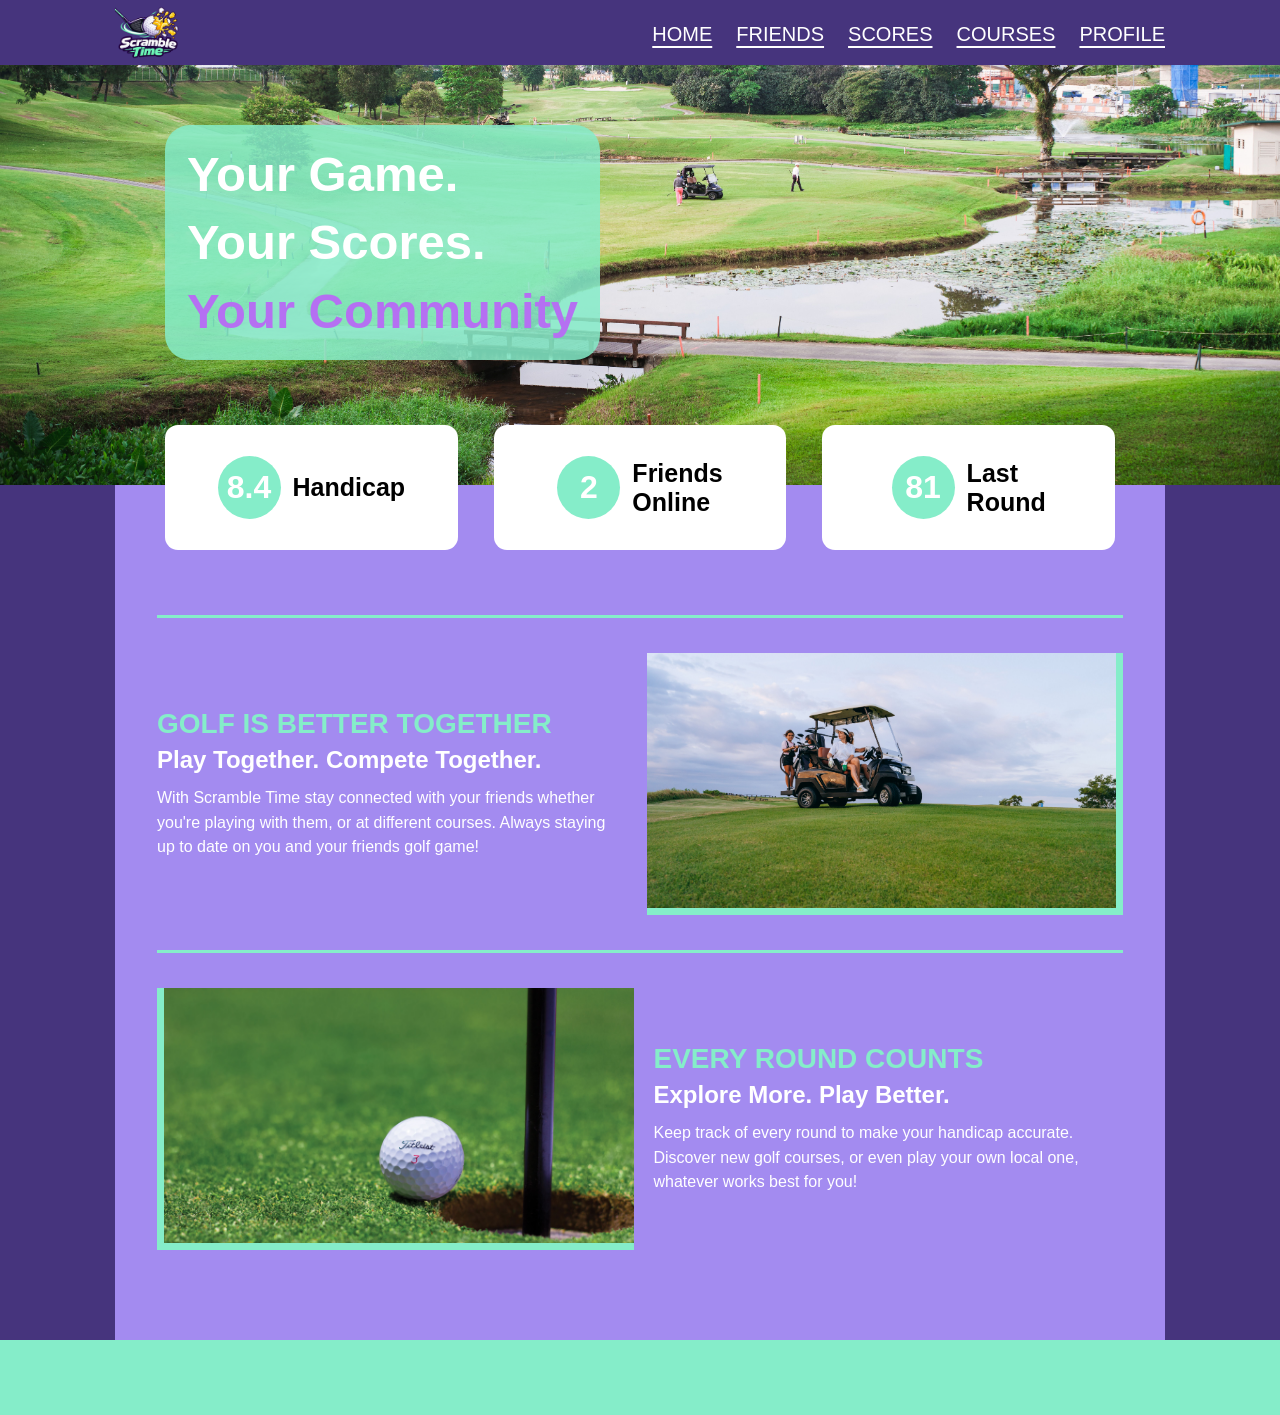
==== milestone6/index.html @ 115102ea "Add mobile responsive layout for milestone 6" ====
<!DOCTYPE html>
<html lang="en">
<head>
    <meta charset="UTF-8">
    <meta name="viewport" content="width=device-width, initial-scale=1.0">
    <title>Scramble Time - Home</title>
    <link rel="stylesheet" href="style.css">
</head>
<body>
    <div class="wrapper">
        <header class="header">
            <div class="header-content">
                <a href="index.html" class="logo">
                    <img src="images/Scramble Time Golf Egg Logo.png" alt="Scramble Time Logo">
                </a>

                <nav>
                    <a href="index.html">HOME</a>
                    <a href="#friends">FRIENDS</a>
                    <a href="#scores">SCORES</a>
                    <a href="#courses">COURSES</a>
                    <a href="#profile">PROFILE</a>
                </nav>
            </div>
        </header>
        <section class="hero">
            <div class="hero-content">
                <h1>
                    Your Game.<br>
                    Your Scores.<br>
                    <span>Your Community</span>
                </h1>
            </div>
        </section>
        <main class="main-content">
            <div class="main-overlap">
                <div class="stat-card">
                    <span class="stat-number">8.4</span>
                    <h2>Handicap</h2>
                </div>

                <div class="stat-card">
                    <span class="stat-number">2</span>
                    <h2>Friends<br>Online</h2>
                </div>

                <div class="stat-card">
                    <span class="stat-number">81</span>
                    <h2>Last<br>Round</h2>
                </div>
            </div>
            <div class="content-container">
                <section class="content-section" id="friends">
                    <div class="section-text">
                        <h2>GOLF IS BETTER TOGETHER</h2>
                        <h3>Play Together. Compete Together.</h3>
                        <p>
                            With Scramble Time stay connected with your friends whether you're playing with them, or at different courses. Always staying up to date on you and your friends golf game!
                        </p>
                    </div>

                    <div class="section-image image-right">
                        <img src="images/golf cart on grass.jpg" alt="Golfers riding on a golf cart">
                    </div>
                </section>

                <section class="content-section" id="courses">
                    <div class="section-image image-left">
                        <img src="images/ball rolling into hole.jpg" alt="Golf ball next to a golf hole">
                    </div>

                    <div class="section-text">
                        <h2>EVERY ROUND COUNTS</h2>
                        <h3>Explore More. Play Better.</h3>
                        <p>
                            Keep track of every round to make your handicap accurate. Discover new golf courses, or even play your own local one, whatever works best for you!
                        </p>
                    </div>
                </section>
            </div>
        </main>
        <footer class="footer"></footer>
    </div>
</body>
</html>
---- milestone6/style.css ----
* {
    margin: 0;
    padding: 0;
    box-sizing: border-box;
}

body {
    font-family: Arial, Helvetica, sans-serif;
}

.wrapper {
    display: grid;
    grid-template-columns: minmax(0px, 1fr) repeat(6, minmax(0, 175px)) minmax(0px, 1fr);
    justify-content: center;
    background-color: #46347D;

}

.header {
    grid-column: 1 / -1;
    grid-row: 1;
    z-index: 2;
    display: grid;
    grid-template-columns: subgrid;
    height: 65px;
    background-color: #46347D;

}

.header-content {
    grid-column: 2 / -2;
    display: flex;
    justify-content: space-between;
    align-items: center;

}

.logo img {
    max-width: 110px;
    max-height: 65px;
    height: auto;

}

nav {
    display: flex;
    gap: 24px;

}

nav a {
    color: white;
    font-size: 20px;
    text-decoration: underline;
    text-underline-offset: 5px;

}

.hero {
    display: grid;
    grid-template-columns: subgrid;
    grid-column: 1 / -1;
    grid-row: 1;
    height: 485px;
    background-image: url("images/main\ top\ photo.jpg");
    background-size: cover;
    background-position: center;
    z-index: 1;

}

.hero-content {
    grid-column: 2 / -2;
    display: flex;
    align-items: center;
    height: 100%;

}

.hero h1 {
    background-color: rgba(133, 237, 201, .85);
    color: white;
    font-size: 49px;
    padding: 15px 22px;
    border-radius: 25px;
    line-height: 1.4;
    margin-left: 50px;

}

.hero h1 span {
    color: #B570F2;
}

.main-content {
    grid-column: 2 / -2;
    grid-row: 2;
    min-height: 650px;
    background-color: #A38BF0;
    width: 100%;
    position: relative;
    z-index: 2;

}

.content-container {
    padding: 65px 42px 55px 42px;
}

.main-overlap {
    display: flex;
    justify-content: space-between;
    gap: 36px;
    margin-top: -60px;
    margin-left: 50px;
    margin-right: 50px;
}

.stat-card {
    background-color: white;
    border-radius: 13px;
    height: 125px;
    flex: 1;
    display: flex;
    align-items: center;
    justify-content: center;
    gap: 12px;
    padding: 20px;

}

.stat-number {
    background-color: #85EDC9;
    color: white;
    width: 63px;
    height: 63px;
    border-radius: 50%;
    display: flex;
    align-items: center;
    justify-content: center;
    font-weight: bold;
    flex-shrink: 0;
    font-size: 32px;
    
}

.stat-card h2 {
    color: black;
    font-size: 25px;
}

.content-section {
    display: flex;
    align-items: center;
    gap: 20px;
    padding: 35px 0;
    border-top: 3px solid #85EDC9;

}

.section-image {
    flex: 1;
}

.section-image img {
    width: 100%;
    height: 255px;
    object-fit: cover;
    display: block;
}

.image-right {
    border-right: 7px solid #85EDC9;
    border-bottom: 7px solid #85EDC9;
}

.image-left {
    border-left: 7px solid #85EDC9;
    border-bottom: 7px solid #85EDC9;
}

.section-text {
    flex: 1;
    min-width: 0;
}

.section-text h2 {
    color: #85EDC9;
    font-size: 28px;
    margin-bottom: 6px;
}

.section-text h3 {
    color: white;
    font-size: 24px;
    margin-bottom: 12px;
}

.section-text p {
    color: white;
    font-size: 16px;
    line-height: 1.55;

}

footer {
    grid-column: 1 / -1;
    grid-row: 3;
    min-height: 75px;
    background-color: #85EDC9;
}

/*mobile additions*/

@media (max-width: 991px) {
    .wrapper {
        grid-template-columns:minmax(0px, 1fr) repeat(6, minmax(0, 128px)) minmax(0px, 1fr);
    }
}

@media (max-width: 768px){
    .wrapper {
        grid-template-columns: 100%;
    }

    .header-content, .hero-content, .main-content {
        grid-column: 1 / -1;
    }

    .header {
        min-height: 100px;
        height: auto;

        grid-row: 1;
    
    }
    .header-content {
        flex-direction: column;
        justify-content: center;
    }

    .hero {
        grid-row: 2;
    }

    .main-content {
        grid-row: 3;
    }

    .footer {
        grid-row: 4;
    }

    nav {
        flex-wrap: wrap;
        justify-content: center;
        gap: 10px 20px;
    }
    nav a {
        font-size: 15px;
    }
    .content-section {
        flex-direction: column;
    }

    .main-overlap {
        gap: 15px;
        margin-right: 20px;
        margin-left: 20px;
        flex-direction: column;
    }
    .hero h1 {
        padding: 10px 15px;
        font-size: 27px;
        margin-left: 15px;
    }

    .section-image {
        width: 100%;
    }
    .section-image img {
        height: auto;
    }
}
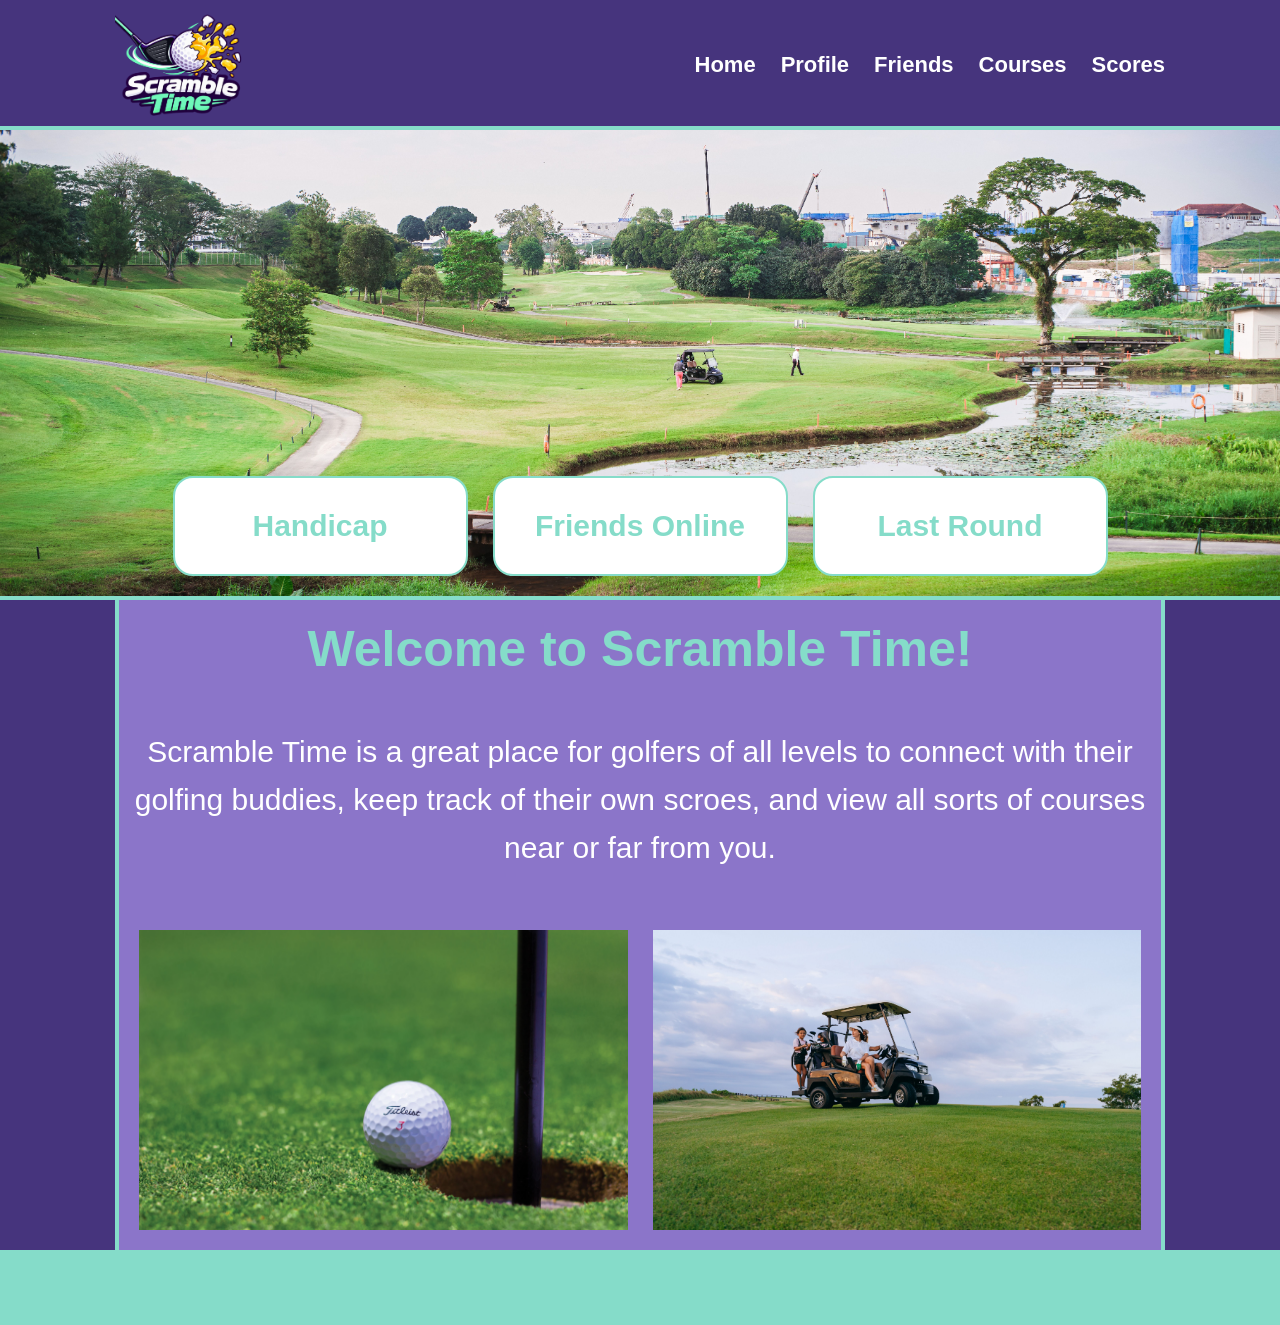
==== commit 2b07d0b3: "Redone mile6 based off of redone mile5" ====
--- a/milestone6/index.html
+++ b/milestone6/index.html
@@ -1,85 +1,55 @@
 <!DOCTYPE html>
 <html lang="en">
+
 <head>
     <meta charset="UTF-8">
     <meta name="viewport" content="width=device-width, initial-scale=1.0">
     <title>Scramble Time - Home</title>
     <link rel="stylesheet" href="style.css">
 </head>
+
 <body>
     <div class="wrapper">
+
         <header class="header">
             <div class="header-content">
-                <a href="index.html" class="logo">
                     <img src="images/Scramble Time Golf Egg Logo.png" alt="Scramble Time Logo">
-                </a>
-
-                <nav>
-                    <a href="index.html">HOME</a>
-                    <a href="#friends">FRIENDS</a>
-                    <a href="#scores">SCORES</a>
-                    <a href="#courses">COURSES</a>
-                    <a href="#profile">PROFILE</a>
-                </nav>
+                    <nav>
+                        <a href="index.html">Home</a>
+                        <a href="#profile">Profile</a>
+                        <a href="#friends">Friends</a>
+                        <a href="#courses">Courses</a>
+                        <a href="#scores">Scores</a>
+                    </nav>
             </div>
         </header>
+
         <section class="hero">
-            <div class="hero-content">
-                <h1>
-                    Your Game.<br>
-                    Your Scores.<br>
-                    <span>Your Community</span>
-                </h1>
+            <div class="heroBoxes">
+                <div class="heroBox">Handicap</div>
+                <div class="heroBox">Friends Online</div>
+                <div class="heroBox">Last Round</div>
             </div>
+
         </section>
+
         <main class="main-content">
-            <div class="main-overlap">
-                <div class="stat-card">
-                    <span class="stat-number">8.4</span>
-                    <h2>Handicap</h2>
-                </div>
+            <div class="topMain">
+                <h1>Welcome to Scramble Time!</h1>
+                <p>Scramble Time is a great place for golfers of all levels to connect with their golfing buddies, keep track of their own scroes, and view all sorts of courses near or far from you.</p>
+            </div>
+            <div class="bottomMain">
 
-                <div class="stat-card">
-                    <span class="stat-number">2</span>
-                    <h2>Friends<br>Online</h2>
-                </div>
+                <img src="images/ball rolling into hole.jpg" alt="Golf all rolling into hole">
 
-                <div class="stat-card">
-                    <span class="stat-number">81</span>
-                    <h2>Last<br>Round</h2>
-                </div>
-            </div>
-            <div class="content-container">
-                <section class="content-section" id="friends">
-                    <div class="section-text">
-                        <h2>GOLF IS BETTER TOGETHER</h2>
-                        <h3>Play Together. Compete Together.</h3>
-                        <p>
-                            With Scramble Time stay connected with your friends whether you're playing with them, or at different courses. Always staying up to date on you and your friends golf game!
-                        </p>
-                    </div>
-
-                    <div class="section-image image-right">
-                        <img src="images/golf cart on grass.jpg" alt="Golfers riding on a golf cart">
-                    </div>
-                </section>
-
-                <section class="content-section" id="courses">
-                    <div class="section-image image-left">
-                        <img src="images/ball rolling into hole.jpg" alt="Golf ball next to a golf hole">
-                    </div>
-
-                    <div class="section-text">
-                        <h2>EVERY ROUND COUNTS</h2>
-                        <h3>Explore More. Play Better.</h3>
-                        <p>
-                            Keep track of every round to make your handicap accurate. Discover new golf courses, or even play your own local one, whatever works best for you!
-                        </p>
-                    </div>
-                </section>
+                <img src="images/golf cart on grass.jpg" alt="golf cart">
             </div>
         </main>
+
         <footer class="footer"></footer>
+
     </div>
+
 </body>
+
 </html>
--- a/milestone6/style.css
+++ b/milestone6/style.css
@@ -4,281 +4,215 @@
     box-sizing: border-box;
 }
 
-body {
-    font-family: Arial, Helvetica, sans-serif;
-}
-
 .wrapper {
     display: grid;
     grid-template-columns: minmax(0px, 1fr) repeat(6, minmax(0, 175px)) minmax(0px, 1fr);
     justify-content: center;
-    background-color: #46347D;
-
 }
 
 .header {
     grid-column: 1 / -1;
     grid-row: 1;
     z-index: 2;
+
     display: grid;
     grid-template-columns: subgrid;
-    height: 65px;
+
+    height: 130px;
     background-color: #46347D;
-
+    border-bottom: 4px solid #85DCC9;
 }
 
 .header-content {
     grid-column: 2 / -2;
-    display: flex;
     justify-content: space-between;
     align-items: center;
-
-}
-
-.logo img {
-    max-width: 110px;
-    max-height: 65px;
-    height: auto;
-
-}
-
-nav {
-    display: flex;
-    gap: 24px;
-
-}
-
-nav a {
+    display: flex;
+    
+    
+}
+.header-content img {
+    height: 130px;
+    width: 130px;
+}
+.header-content nav{
+    display: flex;
+    gap: 25px;
+
+}
+.header-content nav a{
     color: white;
-    font-size: 20px;
-    text-decoration: underline;
-    text-underline-offset: 5px;
-
+    font-size: 22px;
+    text-decoration: none;
+    font-weight: bold;
+    font-family: Arial, Helvetica, sans-serif;
 }
 
 .hero {
-    display: grid;
-    grid-template-columns: subgrid;
     grid-column: 1 / -1;
     grid-row: 1;
-    height: 485px;
-    background-image: url("images/main\ top\ photo.jpg");
+    height: 600px;
+
+    background-image: url("images/main top photo.jpg");
     background-size: cover;
-    background-position: center;
+
+    display: flex;
+    justify-content: center;
+    align-items: flex-end;
     z-index: 1;
-
-}
-
-.hero-content {
-    grid-column: 2 / -2;
-    display: flex;
+    border-bottom: 4px solid #85DCC9;
+}
+.heroBoxes{
+    display: flex;
+    width: 100%;
+    max-width: 975px;
+    padding: 0 20px 20px;
+    gap: 25px;
+    justify-content: space-between;
+
+}
+.heroBox {
+    height: 100px;
+    background-color: white; 
     align-items: center;
-    height: 100%;
-
-}
-
-.hero h1 {
-    background-color: rgba(133, 237, 201, .85);
-    color: white;
-    font-size: 49px;
-    padding: 15px 22px;
-    border-radius: 25px;
-    line-height: 1.4;
-    margin-left: 50px;
-
-}
-
-.hero h1 span {
-    color: #B570F2;
+    justify-content: center;
+    display: flex;
+    font-size: 30px;
+    font-family: Arial, Helvetica, sans-serif;
+    font-weight: bold;
+    color: #85DCC9;
+    border-radius: 20px;
+    border: 2px solid #85DCC9;
+    flex: 1;
 }
 
 .main-content {
     grid-column: 2 / -2;
     grid-row: 2;
     min-height: 650px;
-    background-color: #A38BF0;
+    background-color: #8B75C9;
     width: 100%;
-    position: relative;
-    z-index: 2;
-
-}
-
-.content-container {
-    padding: 65px 42px 55px 42px;
-}
-
-.main-overlap {
-    display: flex;
+    border-right: 4px solid #85DCC9;
+    border-left: 4px solid #85DCC9;
+    display: flex;
+    flex-direction: column;
     justify-content: space-between;
-    gap: 36px;
-    margin-top: -60px;
-    margin-left: 50px;
-    margin-right: 50px;
-}
-
-.stat-card {
-    background-color: white;
-    border-radius: 13px;
-    height: 125px;
-    flex: 1;
-    display: flex;
-    align-items: center;
-    justify-content: center;
-    gap: 12px;
+}
+.topMain{
+    text-align: center;
+    color: #85DCC9;
+    font-family: Arial, Helvetica, sans-serif;
+}
+.topMain h1{
+    font-size: 50px;
+    margin-bottom: 50px;
+    margin-top: 20px;
+
+}
+.topMain p{
+    color: white;
+    font-size: 30px;
+    line-height: 1.6;
+}
+
+.bottomMain {
+    display: flex;
+    gap: 25px;
     padding: 20px;
 
 }
-
-.stat-number {
-    background-color: #85EDC9;
-    color: white;
-    width: 63px;
-    height: 63px;
-    border-radius: 50%;
-    display: flex;
-    align-items: center;
-    justify-content: center;
-    font-weight: bold;
-    flex-shrink: 0;
-    font-size: 32px;
-    
-}
-
-.stat-card h2 {
-    color: black;
-    font-size: 25px;
-}
-
-.content-section {
-    display: flex;
-    align-items: center;
-    gap: 20px;
-    padding: 35px 0;
-    border-top: 3px solid #85EDC9;
-
-}
-
-.section-image {
-    flex: 1;
-}
-
-.section-image img {
-    width: 100%;
-    height: 255px;
+.bottomMain img {
+    width: calc(50% - 12.5px);
+    height: 300px;
     object-fit: cover;
-    display: block;
-}
-
-.image-right {
-    border-right: 7px solid #85EDC9;
-    border-bottom: 7px solid #85EDC9;
-}
-
-.image-left {
-    border-left: 7px solid #85EDC9;
-    border-bottom: 7px solid #85EDC9;
-}
-
-.section-text {
-    flex: 1;
-    min-width: 0;
-}
-
-.section-text h2 {
-    color: #85EDC9;
-    font-size: 28px;
-    margin-bottom: 6px;
-}
-
-.section-text h3 {
-    color: white;
-    font-size: 24px;
-    margin-bottom: 12px;
-}
-
-.section-text p {
-    color: white;
-    font-size: 16px;
-    line-height: 1.55;
-
-}
-
-footer {
-    grid-column: 1 / -1;
+}
+
+.footer {
+    grid-column: 1/ -1;
     grid-row: 3;
     min-height: 75px;
-    background-color: #85EDC9;
-}
-
-/*mobile additions*/
-
-@media (max-width: 991px) {
+    background-color: #85DCC9;
+}
+
+body{
+    background-color: #46347D;
+}
+
+@media (max-width:991px){
     .wrapper {
-        grid-template-columns:minmax(0px, 1fr) repeat(6, minmax(0, 128px)) minmax(0px, 1fr);
-    }
-}
-
-@media (max-width: 768px){
-    .wrapper {
+        grid-template-columns: minmax(0px, 1fr) repeat(6, minmax(0,128px)) minmax(0px, 1fr);
+    }
+
+    .topMain h1 {
+        font-size: 40px;
+    }
+    .topMain p {
+        font-size: 25px;
+    }
+
+    .header-content {
+        padding-left: 15px;
+        padding-right: 15px;
+    }
+}
+
+@media (max-width: 768px) {
+    .wrapper{
         grid-template-columns: 100%;
     }
-
-    .header-content, .hero-content, .main-content {
-        grid-column: 1 / -1;
-    }
-
-    .header {
-        min-height: 100px;
-        height: auto;
-
-        grid-row: 1;
-    
+    .header-content nav {
+        gap: 10px;
+        justify-content: center;
+        flex-wrap: wrap;
+    }
+    .header-content nav a {
+        font-size: 15px;
     }
     .header-content {
         flex-direction: column;
-        justify-content: center;
-    }
-
-    .hero {
-        grid-row: 2;
-    }
-
-    .main-content {
-        grid-row: 3;
-    }
-
-    .footer {
-        grid-row: 4;
-    }
-
-    nav {
-        flex-wrap: wrap;
-        justify-content: center;
-        gap: 10px 20px;
-    }
-    nav a {
-        font-size: 15px;
-    }
-    .content-section {
+    }
+    .header-content, .main-content{
+        grid-column: 1;
+    }
+
+    .heroBoxes{
+        gap: 10px;
         flex-direction: column;
-    }
-
-    .main-overlap {
-        gap: 15px;
-        margin-right: 20px;
-        margin-left: 20px;
+        align-items: stretch;
+    }
+    .heroBox{
+        font-size: 20px;
+        min-height: 50px;
+    }
+    .header{
+        height: 150px;
+    }
+    
+    .topMain h1{
+        font-size: 30px;
+        margin-bottom: 35px;
+        margin-top: 25px;
+    }
+    .topMain p {
+        font-size: 18px;
+        padding-left: 10px;
+        padding-right: 10px;
+    }
+    .bottomMain {
         flex-direction: column;
-    }
-    .hero h1 {
-        padding: 10px 15px;
-        font-size: 27px;
-        margin-left: 15px;
-    }
-
-    .section-image {
+
+    }
+    .bottomMain img{
+        height: clamp(180px, 35vw,270px);
         width: 100%;
-    }
-    .section-image img {
-        height: auto;
+        object-fit: cover;
+
+    }
+}
+
+@media (max-width:1099px){
+    .header-content{
+        padding-left: 20px;
+        padding-right: 20px;
     }
 }
